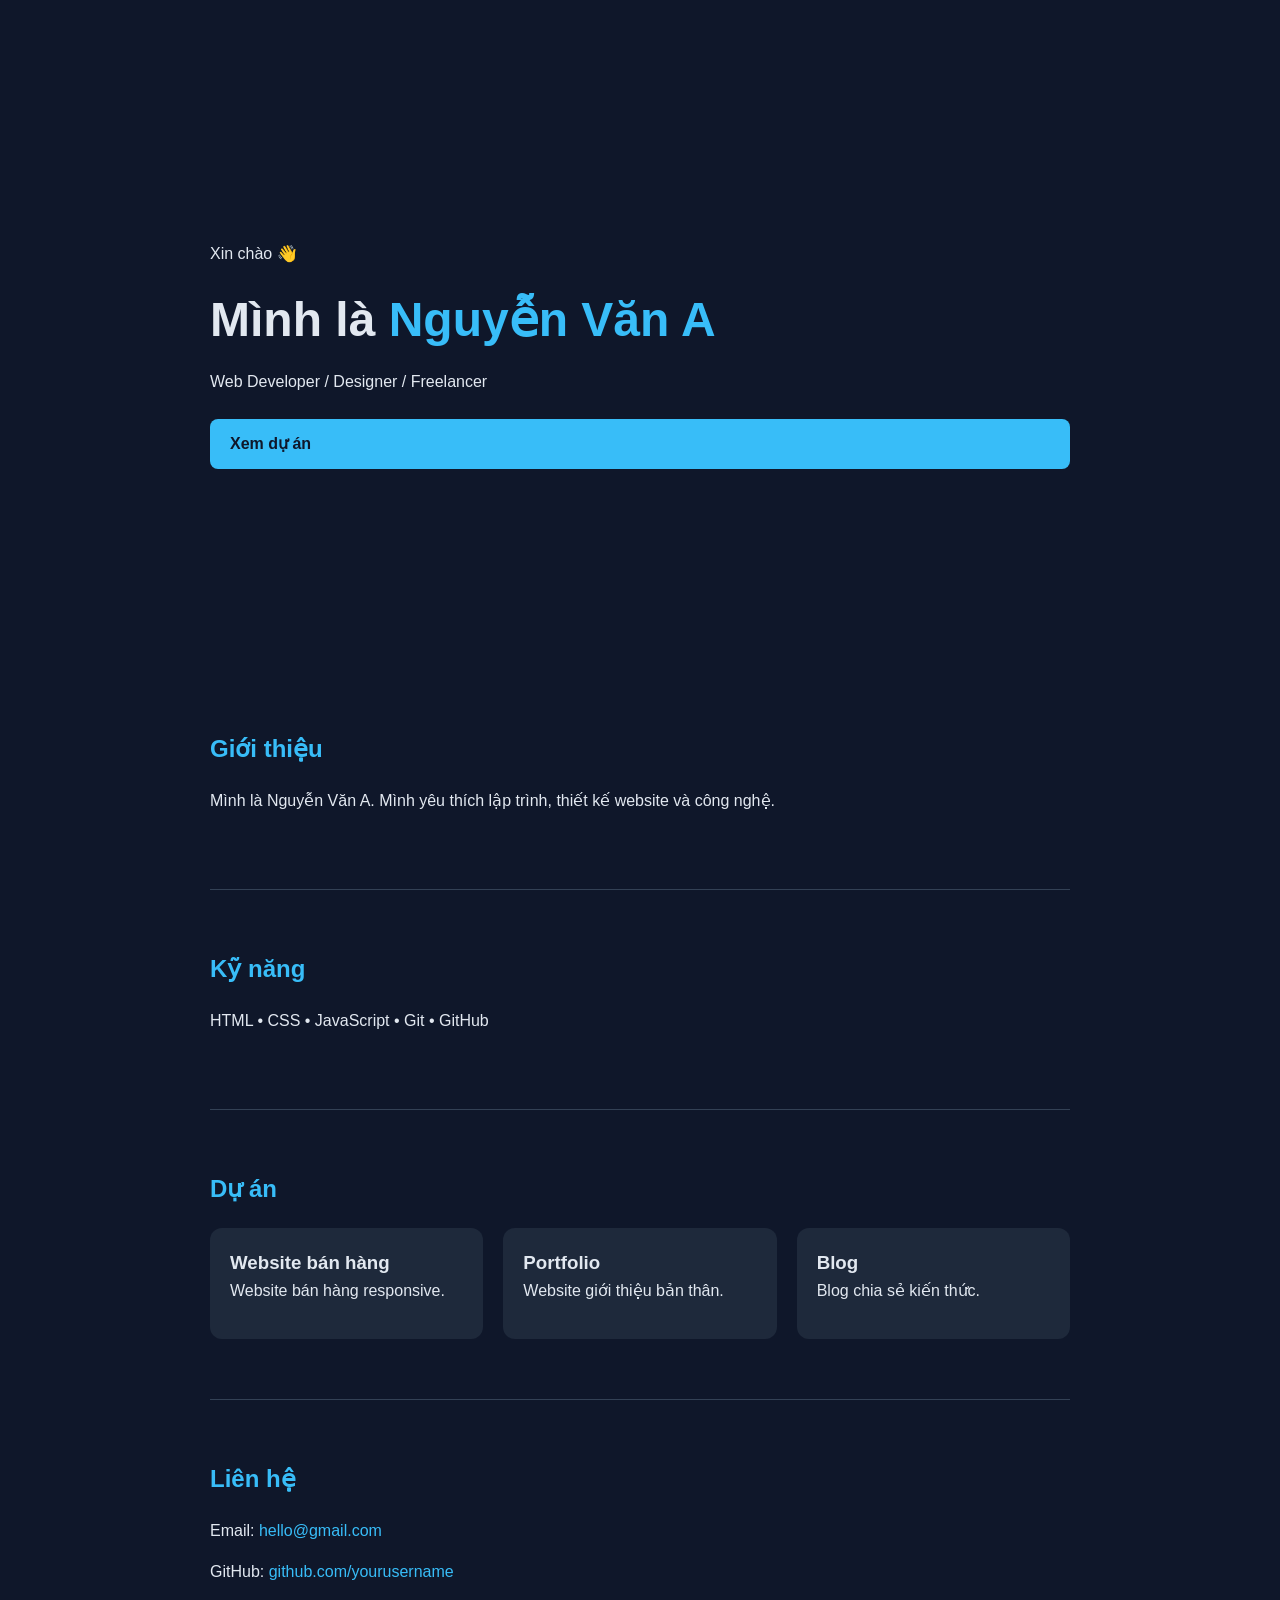
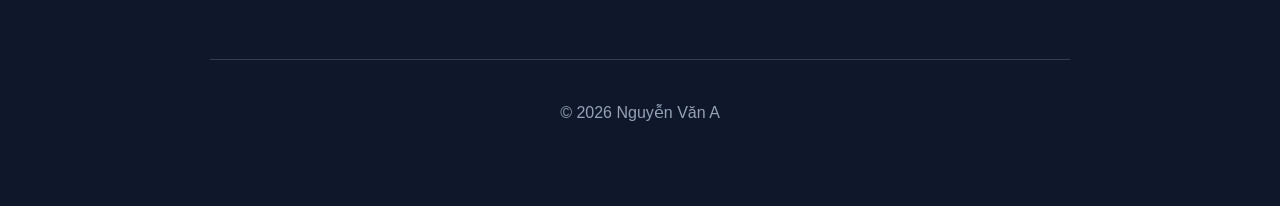
==== index.html @ f4596d9f "Create index.html" ====
<!DOCTYPE html>
<html lang="vi">
<head>
  <meta charset="UTF-8">
  <meta name="viewport" content="width=device-width, initial-scale=1.0">

  <title>Nguyễn Văn A | Portfolio</title>

  <style>
    * {
      box-sizing: border-box;
      margin: 0;
      padding: 0;
    }

    body {
      font-family: Arial, sans-serif;
      background: #0f172a;
      color: #e2e8f0;
      line-height: 1.6;
    }

    .container {
      max-width: 900px;
      margin: auto;
      padding: 40px 20px;
    }

    header {
      min-height: 70vh;
      display: flex;
      flex-direction: column;
      justify-content: center;
    }

    h1 {
      font-size: 48px;
      margin-bottom: 10px;
    }

    h1 span {
      color: #38bdf8;
    }

    h2 {
      margin-bottom: 20px;
      color: #38bdf8;
    }

    p {
      margin-bottom: 15px;
    }

    section {
      padding: 60px 0;
      border-bottom: 1px solid #334155;
    }

    .projects {
      display: grid;
      grid-template-columns: repeat(auto-fit, minmax(220px, 1fr));
      gap: 20px;
    }

    .card {
      background: #1e293b;
      padding: 20px;
      border-radius: 12px;
    }

    a {
      color: #38bdf8;
      text-decoration: none;
    }

    .button {
      display: inline-block;
      background: #38bdf8;
      color: #0f172a;
      padding: 12px 20px;
      border-radius: 8px;
      margin-top: 10px;
      font-weight: bold;
    }

    footer {
      text-align: center;
      padding: 40px 0;
      color: #94a3b8;
    }
  </style>
</head>

<body>

<div class="container">

  <header>
    <p>Xin chào 👋</p>

    <h1>Mình là <span>Nguyễn Văn A</span></h1>

    <p>
      Web Developer / Designer / Freelancer
    </p>

    <a class="button" href="#projects">
      Xem dự án
    </a>
  </header>


  <section>
    <h2>Giới thiệu</h2>

    <p>
      Mình là Nguyễn Văn A. Mình yêu thích lập trình,
      thiết kế website và công nghệ.
    </p>
  </section>


  <section>
    <h2>Kỹ năng</h2>

    <p>
      HTML • CSS • JavaScript • Git • GitHub
    </p>
  </section>


  <section id="projects">
    <h2>Dự án</h2>

    <div class="projects">

      <div class="card">
        <h3>Website bán hàng</h3>
        <p>Website bán hàng responsive.</p>
      </div>

      <div class="card">
        <h3>Portfolio</h3>
        <p>Website giới thiệu bản thân.</p>
      </div>

      <div class="card">
        <h3>Blog</h3>
        <p>Blog chia sẻ kiến thức.</p>
      </div>

    </div>
  </section>


  <section>
    <h2>Liên hệ</h2>

    <p>
      Email:
      <a href="mailto:hello@gmail.com">
        hello@gmail.com
      </a>
    </p>

    <p>
      GitHub:
      <a href="https://github.com/yourusername">
        github.com/yourusername
      </a>
    </p>

  </section>


  <footer>
    © 2026 Nguyễn Văn A
  </footer>

</div>

</body>
</html>
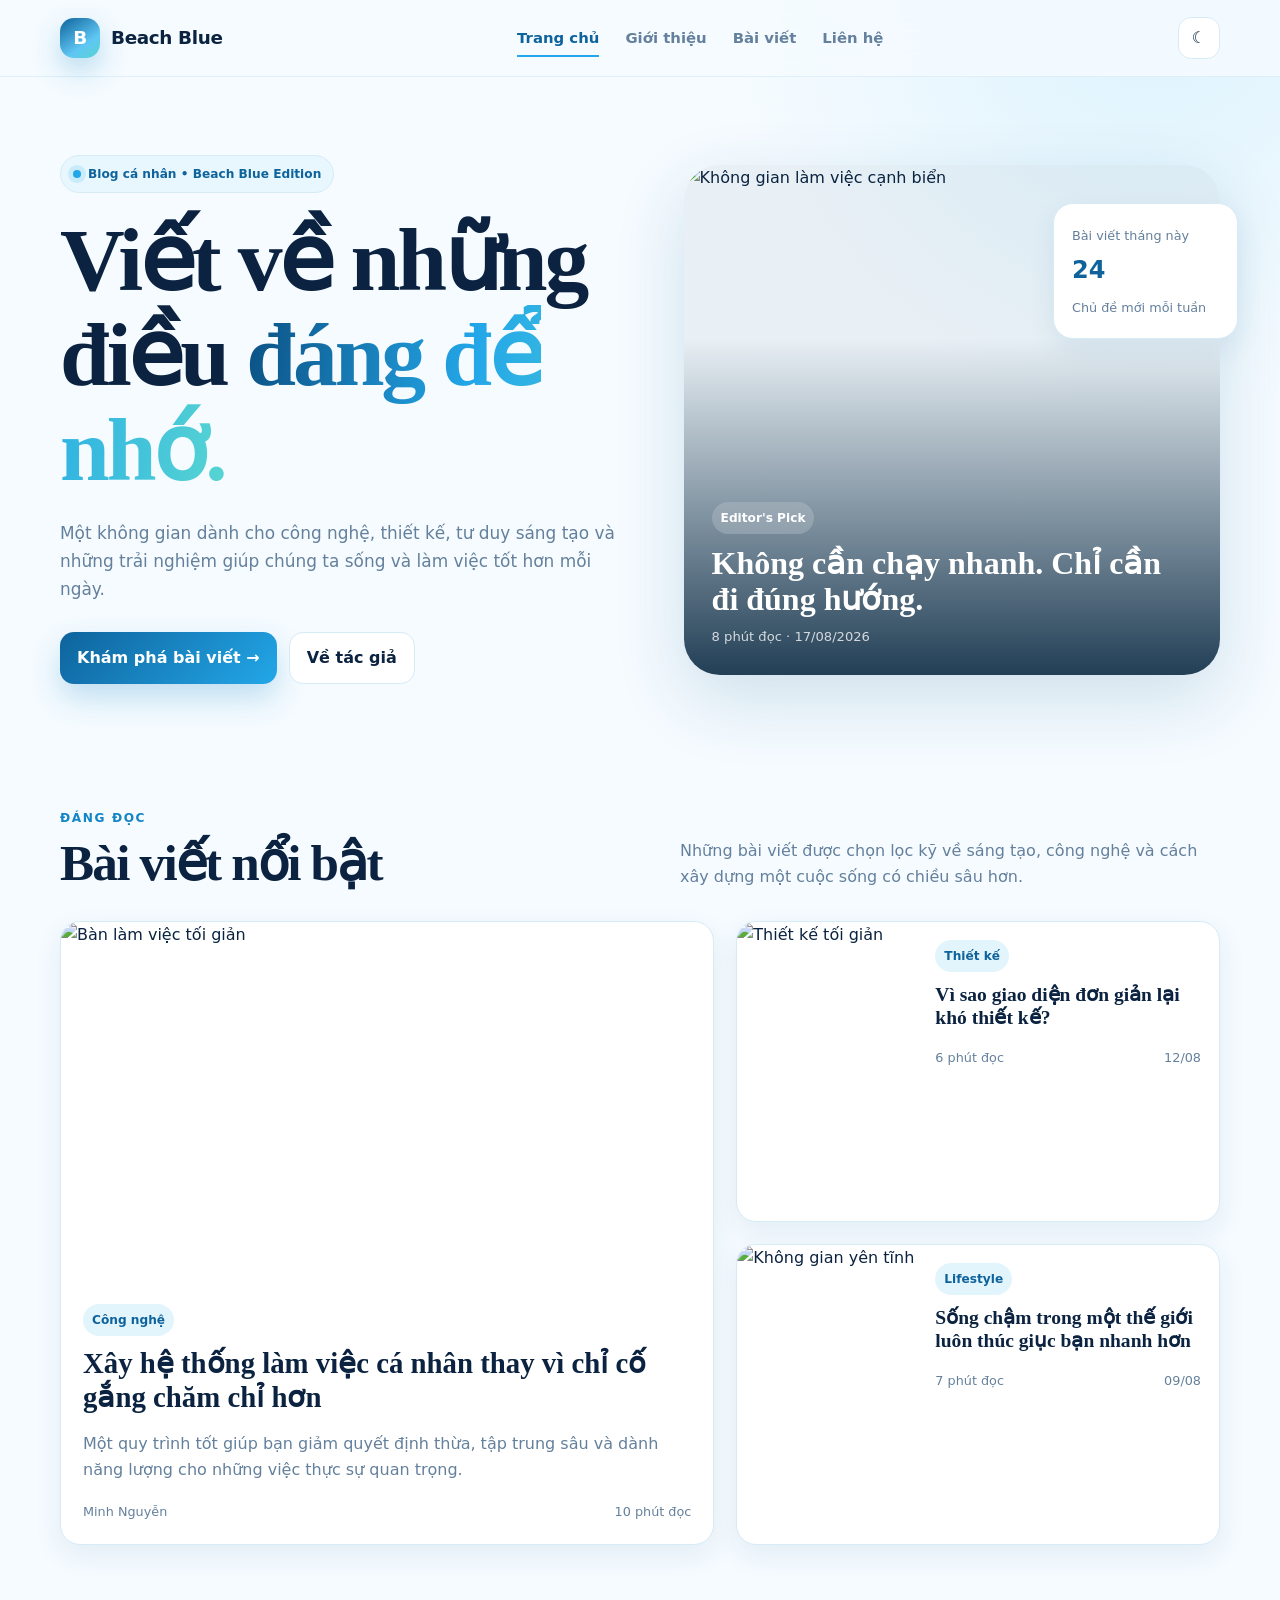
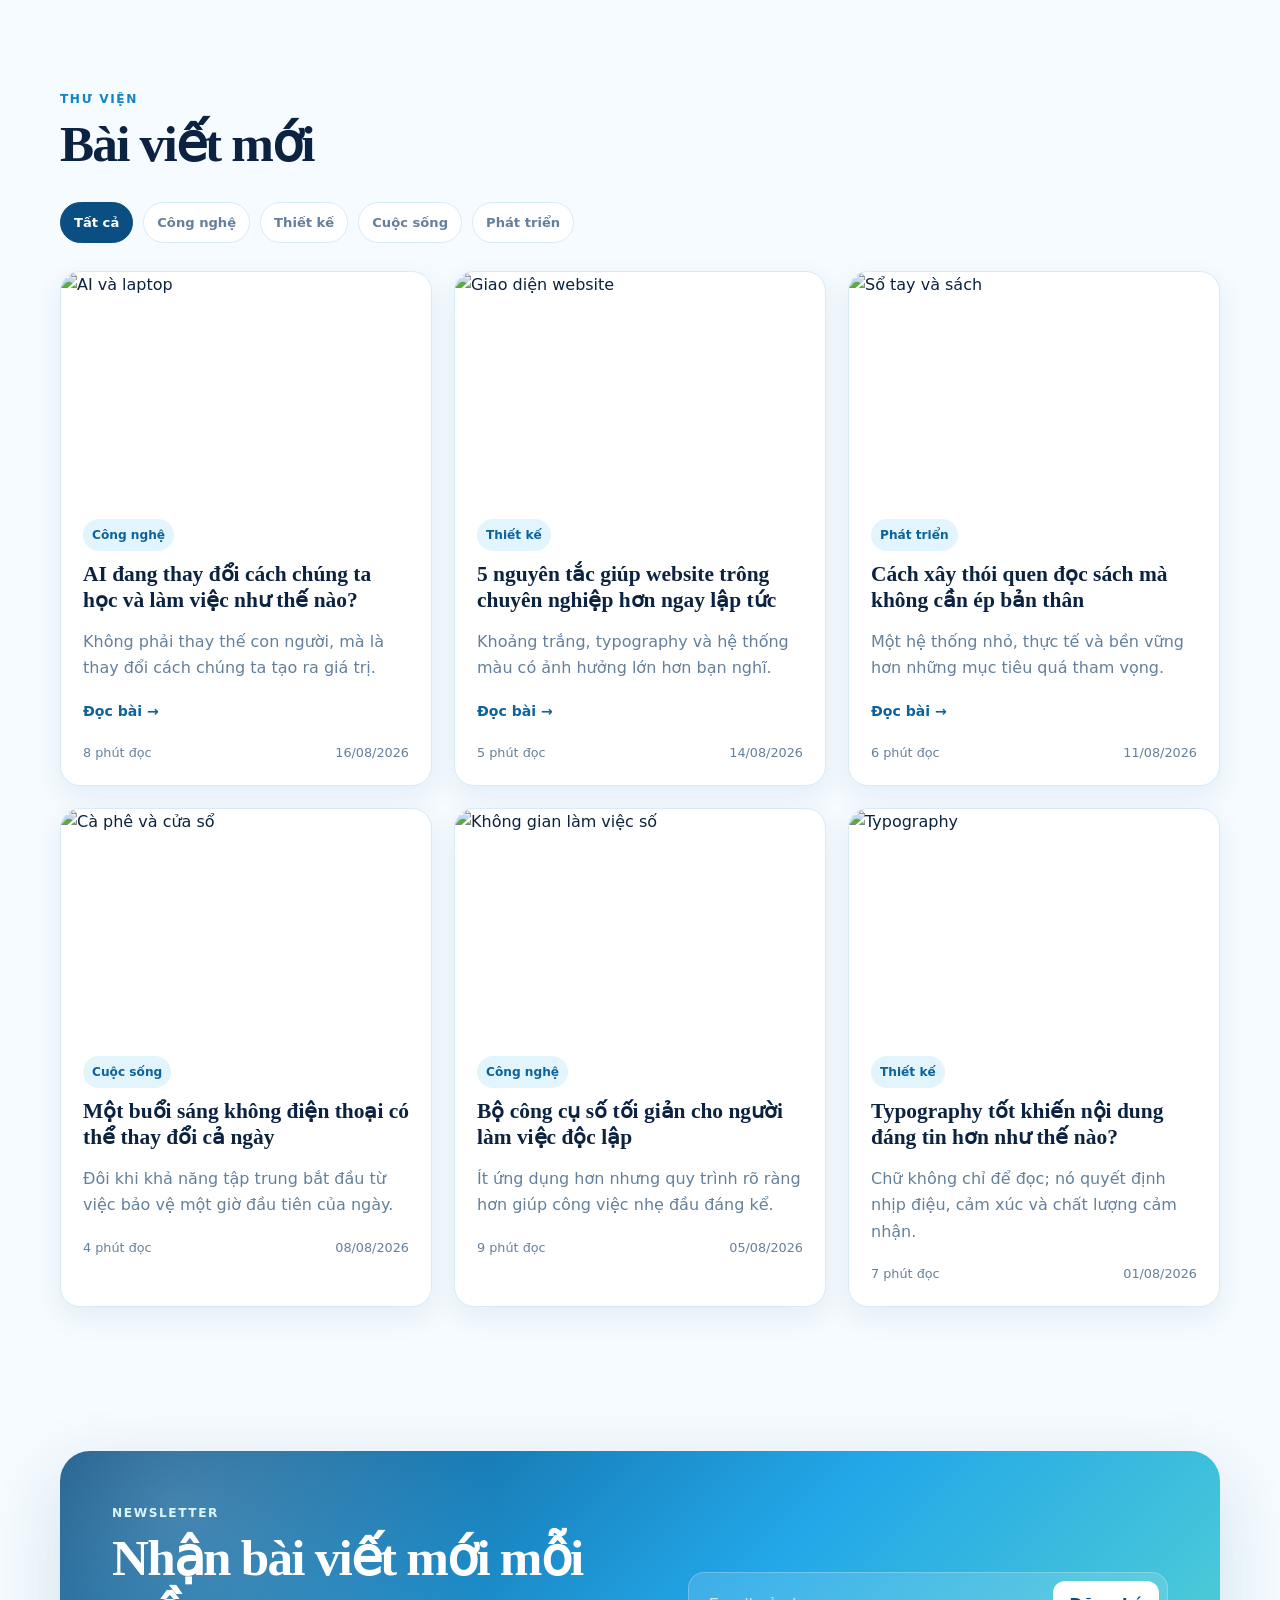
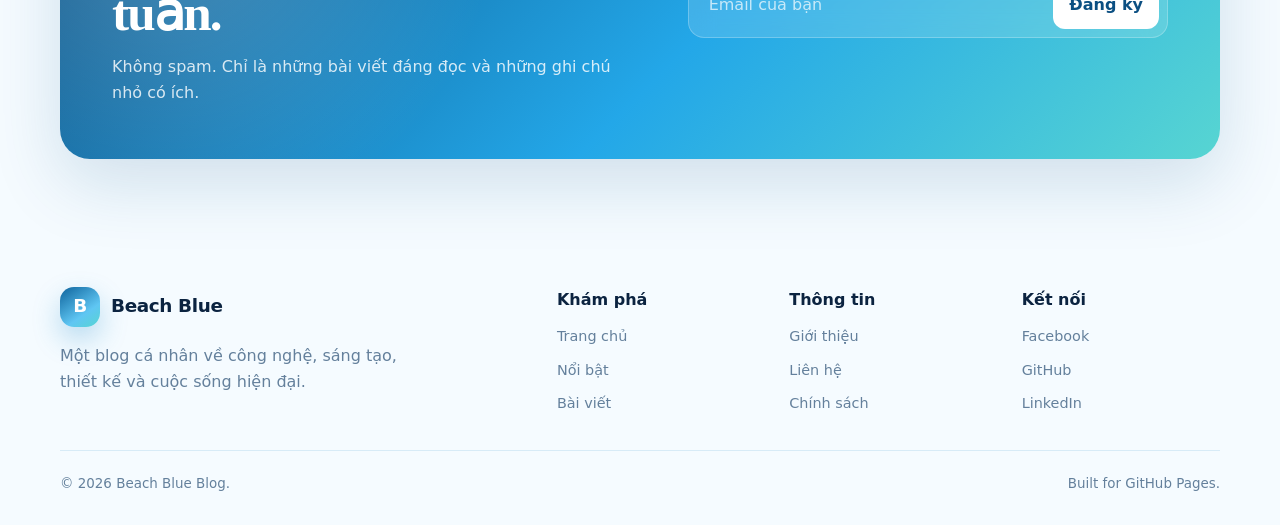
==== commit 47ff4ac6: "Add files via upload" ====
--- a/index.html
+++ b/index.html
@@ -1,183 +1,260 @@
 <!DOCTYPE html>
-<html lang="vi">
+<html lang="vi" data-theme="light">
 <head>
   <meta charset="UTF-8">
   <meta name="viewport" content="width=device-width, initial-scale=1.0">
-
-  <title>Nguyễn Văn A | Portfolio</title>
-
-  <style>
-    * {
-      box-sizing: border-box;
-      margin: 0;
-      padding: 0;
-    }
-
-    body {
-      font-family: Arial, sans-serif;
-      background: #0f172a;
-      color: #e2e8f0;
-      line-height: 1.6;
-    }
-
-    .container {
-      max-width: 900px;
-      margin: auto;
-      padding: 40px 20px;
-    }
-
-    header {
-      min-height: 70vh;
-      display: flex;
-      flex-direction: column;
-      justify-content: center;
-    }
-
-    h1 {
-      font-size: 48px;
-      margin-bottom: 10px;
-    }
-
-    h1 span {
-      color: #38bdf8;
-    }
-
-    h2 {
-      margin-bottom: 20px;
-      color: #38bdf8;
-    }
-
-    p {
-      margin-bottom: 15px;
-    }
-
-    section {
-      padding: 60px 0;
-      border-bottom: 1px solid #334155;
-    }
-
-    .projects {
-      display: grid;
-      grid-template-columns: repeat(auto-fit, minmax(220px, 1fr));
-      gap: 20px;
-    }
-
-    .card {
-      background: #1e293b;
-      padding: 20px;
-      border-radius: 12px;
-    }
-
-    a {
-      color: #38bdf8;
-      text-decoration: none;
-    }
-
-    .button {
-      display: inline-block;
-      background: #38bdf8;
-      color: #0f172a;
-      padding: 12px 20px;
-      border-radius: 8px;
-      margin-top: 10px;
-      font-weight: bold;
-    }
-
-    footer {
-      text-align: center;
-      padding: 40px 0;
-      color: #94a3b8;
-    }
-  </style>
+  <meta name="description" content="Beach Blue Blog - blog cá nhân hiện đại về công nghệ, thiết kế và cuộc sống.">
+  <title>Beach Blue Blog — Góc nhìn & cảm hứng</title>
+  <link rel="stylesheet" href="assets/css/style.css">
 </head>
-
 <body>
 
-<div class="container">
-
-  <header>
-    <p>Xin chào 👋</p>
-
-    <h1>Mình là <span>Nguyễn Văn A</span></h1>
-
-    <p>
-      Web Developer / Designer / Freelancer
-    </p>
-
-    <a class="button" href="#projects">
-      Xem dự án
-    </a>
-  </header>
-
-
-  <section>
-    <h2>Giới thiệu</h2>
-
-    <p>
-      Mình là Nguyễn Văn A. Mình yêu thích lập trình,
-      thiết kế website và công nghệ.
-    </p>
-  </section>
-
-
-  <section>
-    <h2>Kỹ năng</h2>
-
-    <p>
-      HTML • CSS • JavaScript • Git • GitHub
-    </p>
-  </section>
-
-
-  <section id="projects">
-    <h2>Dự án</h2>
-
-    <div class="projects">
-
-      <div class="card">
-        <h3>Website bán hàng</h3>
-        <p>Website bán hàng responsive.</p>
-      </div>
-
-      <div class="card">
-        <h3>Portfolio</h3>
-        <p>Website giới thiệu bản thân.</p>
-      </div>
-
-      <div class="card">
-        <h3>Blog</h3>
-        <p>Blog chia sẻ kiến thức.</p>
-      </div>
-
-    </div>
-  </section>
-
-
-  <section>
-    <h2>Liên hệ</h2>
-
-    <p>
-      Email:
-      <a href="mailto:hello@gmail.com">
-        hello@gmail.com
-      </a>
-    </p>
-
-    <p>
-      GitHub:
-      <a href="https://github.com/yourusername">
-        github.com/yourusername
-      </a>
-    </p>
-
-  </section>
-
-
-  <footer>
-    © 2026 Nguyễn Văn A
-  </footer>
-
-</div>
-
+<header class="site-header">
+  <div class="container">
+    <nav class="navbar">
+      <a class="brand" href="index.html"><span class="brand-mark">B</span><span>Beach Blue</span></a>
+      <div class="nav-links">
+        <a class="active" href="index.html">Trang chủ</a>
+        <a href="about.html">Giới thiệu</a>
+        <a href="index.html#articles">Bài viết</a>
+        <a href="contact.html">Liên hệ</a>
+      </div>
+      <div class="nav-actions">
+        <button class="icon-btn" data-theme-toggle aria-label="Đổi giao diện">☾</button>
+        <button class="icon-btn menu-btn" data-menu-toggle aria-label="Mở menu">☰</button>
+      </div>
+    </nav>
+    <div class="mobile-menu" data-mobile-menu>
+      <a href="index.html">Trang chủ</a>
+      <a href="about.html">Giới thiệu</a>
+      <a href="index.html#articles">Bài viết</a>
+      <a href="contact.html">Liên hệ</a>
+    </div>
+  </div>
+</header>
+
+
+<main>
+  <section class="hero">
+    <div class="container hero-grid">
+      <div>
+        <div class="eyebrow"><span class="dot"></span>Blog cá nhân • Beach Blue Edition</div>
+        <h1 class="hero-title">Viết về những điều <span class="gradient-text">đáng để nhớ.</span></h1>
+        <p class="hero-copy">Một không gian dành cho công nghệ, thiết kế, tư duy sáng tạo và những trải nghiệm giúp chúng ta sống và làm việc tốt hơn mỗi ngày.</p>
+        <div class="hero-actions">
+          <a class="btn btn-primary" href="#articles">Khám phá bài viết →</a>
+          <a class="btn btn-secondary" href="about.html">Về tác giả</a>
+        </div>
+      </div>
+
+      <div class="hero-visual">
+        <article class="hero-card">
+          <img src="https://picsum.photos/seed/beachblue-hero/1000/1200" alt="Không gian làm việc cạnh biển">
+          <div class="hero-overlay"></div>
+          <div class="hero-card-content">
+            <span class="chip">Editor's Pick</span>
+            <h3>Không cần chạy nhanh. Chỉ cần đi đúng hướng.</h3>
+            <div class="meta">8 phút đọc · 17/08/2026</div>
+          </div>
+        </article>
+
+        <div class="float-card">
+          <span>Bài viết tháng này</span>
+          <strong>24</strong>
+          <span>Chủ đề mới mỗi tuần</span>
+        </div>
+      </div>
+    </div>
+  </section>
+
+  <section class="section" id="featured">
+    <div class="container">
+      <div class="section-head">
+        <div>
+          <div class="kicker">Đáng đọc</div>
+          <h2>Bài viết nổi bật</h2>
+        </div>
+        <p class="section-desc">Những bài viết được chọn lọc kỹ về sáng tạo, công nghệ và cách xây dựng một cuộc sống có chiều sâu hơn.</p>
+      </div>
+
+      <div class="feature-grid">
+        <article class="card feature-main">
+          <img src="https://picsum.photos/seed/beach-feature-main/1200/800" alt="Bàn làm việc tối giản">
+          <div class="card-body">
+            <span class="chip">Công nghệ</span>
+            <h3>Xây hệ thống làm việc cá nhân thay vì chỉ cố gắng chăm chỉ hơn</h3>
+            <p>Một quy trình tốt giúp bạn giảm quyết định thừa, tập trung sâu và dành năng lượng cho những việc thực sự quan trọng.</p>
+            <div class="card-meta"><span>Minh Nguyễn</span><span>10 phút đọc</span></div>
+          </div>
+        </article>
+
+        <div class="feature-stack">
+          <article class="card feature-small">
+            <img src="https://picsum.photos/seed/beach-feature-2/500/500" alt="Thiết kế tối giản">
+            <div class="card-body">
+              <span class="chip">Thiết kế</span>
+              <h3>Vì sao giao diện đơn giản lại khó thiết kế?</h3>
+              <div class="card-meta"><span>6 phút đọc</span><span>12/08</span></div>
+            </div>
+          </article>
+
+          <article class="card feature-small">
+            <img src="https://picsum.photos/seed/beach-feature-3/500/500" alt="Không gian yên tĩnh">
+            <div class="card-body">
+              <span class="chip">Lifestyle</span>
+              <h3>Sống chậm trong một thế giới luôn thúc giục bạn nhanh hơn</h3>
+              <div class="card-meta"><span>7 phút đọc</span><span>09/08</span></div>
+            </div>
+          </article>
+        </div>
+      </div>
+    </div>
+  </section>
+
+  <section class="section" id="articles">
+    <div class="container">
+      <div class="section-head">
+        <div>
+          <div class="kicker">Thư viện</div>
+          <h2>Bài viết mới</h2>
+        </div>
+      </div>
+
+      <div class="category-row">
+        <button class="category-btn active" data-filter="all">Tất cả</button>
+        <button class="category-btn" data-filter="tech">Công nghệ</button>
+        <button class="category-btn" data-filter="design">Thiết kế</button>
+        <button class="category-btn" data-filter="life">Cuộc sống</button>
+        <button class="category-btn" data-filter="growth">Phát triển</button>
+      </div>
+
+      <div class="posts-grid">
+        <article class="card post-card" data-category="tech">
+          <img src="https://picsum.photos/seed/beach-post-1/700/500" alt="AI và laptop">
+          <div class="card-body">
+            <span class="chip">Công nghệ</span>
+            <h3>AI đang thay đổi cách chúng ta học và làm việc như thế nào?</h3>
+            <p>Không phải thay thế con người, mà là thay đổi cách chúng ta tạo ra giá trị.</p>
+            <a class="read-more" href="posts/ai-thay-doi-cong-viec.html">Đọc bài →</a>
+            <div class="card-meta"><span>8 phút đọc</span><span>16/08/2026</span></div>
+          </div>
+        </article>
+
+        <article class="card post-card" data-category="design">
+          <img src="https://picsum.photos/seed/beach-post-2/700/500" alt="Giao diện website">
+          <div class="card-body">
+            <span class="chip">Thiết kế</span>
+            <h3>5 nguyên tắc giúp website trông chuyên nghiệp hơn ngay lập tức</h3>
+            <p>Khoảng trắng, typography và hệ thống màu có ảnh hưởng lớn hơn bạn nghĩ.</p>
+            <a class="read-more" href="posts/nguyen-tac-thiet-ke-web.html">Đọc bài →</a>
+            <div class="card-meta"><span>5 phút đọc</span><span>14/08/2026</span></div>
+          </div>
+        </article>
+
+        <article class="card post-card" data-category="growth">
+          <img src="https://picsum.photos/seed/beach-post-3/700/500" alt="Sổ tay và sách">
+          <div class="card-body">
+            <span class="chip">Phát triển</span>
+            <h3>Cách xây thói quen đọc sách mà không cần ép bản thân</h3>
+            <p>Một hệ thống nhỏ, thực tế và bền vững hơn những mục tiêu quá tham vọng.</p>
+            <a class="read-more" href="posts/thoi-quen-doc-sach.html">Đọc bài →</a>
+            <div class="card-meta"><span>6 phút đọc</span><span>11/08/2026</span></div>
+          </div>
+        </article>
+
+        <article class="card post-card" data-category="life">
+          <img src="https://picsum.photos/seed/beach-post-4/700/500" alt="Cà phê và cửa sổ">
+          <div class="card-body">
+            <span class="chip">Cuộc sống</span>
+            <h3>Một buổi sáng không điện thoại có thể thay đổi cả ngày</h3>
+            <p>Đôi khi khả năng tập trung bắt đầu từ việc bảo vệ một giờ đầu tiên của ngày.</p>
+            <div class="card-meta"><span>4 phút đọc</span><span>08/08/2026</span></div>
+          </div>
+        </article>
+
+        <article class="card post-card" data-category="tech">
+          <img src="https://picsum.photos/seed/beach-post-5/700/500" alt="Không gian làm việc số">
+          <div class="card-body">
+            <span class="chip">Công nghệ</span>
+            <h3>Bộ công cụ số tối giản cho người làm việc độc lập</h3>
+            <p>Ít ứng dụng hơn nhưng quy trình rõ ràng hơn giúp công việc nhẹ đầu đáng kể.</p>
+            <div class="card-meta"><span>9 phút đọc</span><span>05/08/2026</span></div>
+          </div>
+        </article>
+
+        <article class="card post-card" data-category="design">
+          <img src="https://picsum.photos/seed/beach-post-6/700/500" alt="Typography">
+          <div class="card-body">
+            <span class="chip">Thiết kế</span>
+            <h3>Typography tốt khiến nội dung đáng tin hơn như thế nào?</h3>
+            <p>Chữ không chỉ để đọc; nó quyết định nhịp điệu, cảm xúc và chất lượng cảm nhận.</p>
+            <div class="card-meta"><span>7 phút đọc</span><span>01/08/2026</span></div>
+          </div>
+        </article>
+      </div>
+    </div>
+  </section>
+
+  <section class="section">
+    <div class="container">
+      <div class="cta-panel">
+        <div class="cta-grid">
+          <div>
+            <div class="kicker" style="color:#d9f6ff;">Newsletter</div>
+            <h2>Nhận bài viết mới mỗi tuần.</h2>
+            <p>Không spam. Chỉ là những bài viết đáng đọc và những ghi chú nhỏ có ích.</p>
+          </div>
+          <form class="subscribe-form" data-demo-form>
+            <input type="email" placeholder="Email của bạn" required>
+            <button type="submit">Đăng ký</button>
+            <span data-form-message style="display:none"></span>
+          </form>
+        </div>
+      </div>
+    </div>
+  </section>
+</main>
+
+
+<footer class="site-footer">
+  <div class="container">
+    <div class="footer-grid">
+      <div>
+        <a class="brand" href="index.html"><span class="brand-mark">B</span><span>Beach Blue</span></a>
+        <p class="footer-copy">Một blog cá nhân về công nghệ, sáng tạo, thiết kế và cuộc sống hiện đại.</p>
+      </div>
+      <div>
+        <div class="footer-title">Khám phá</div>
+        <div class="footer-links">
+          <a href="index.html">Trang chủ</a>
+          <a href="index.html#featured">Nổi bật</a>
+          <a href="index.html#articles">Bài viết</a>
+        </div>
+      </div>
+      <div>
+        <div class="footer-title">Thông tin</div>
+        <div class="footer-links">
+          <a href="about.html">Giới thiệu</a>
+          <a href="contact.html">Liên hệ</a>
+          <a href="#">Chính sách</a>
+        </div>
+      </div>
+      <div>
+        <div class="footer-title">Kết nối</div>
+        <div class="footer-links">
+          <a href="#">Facebook</a>
+          <a href="#">GitHub</a>
+          <a href="#">LinkedIn</a>
+        </div>
+      </div>
+    </div>
+    <div class="footer-bottom">
+      <span>© 2026 Beach Blue Blog.</span>
+      <span>Built for GitHub Pages.</span>
+    </div>
+  </div>
+</footer>
+
+<script src="assets/js/main.js"></script>
 </body>
 </html>
--- a/assets/css/style.css
+++ b/assets/css/style.css
@@ -0,0 +1,895 @@
+
+:root {
+  --bg: #f5fbff;
+  --surface: #ffffff;
+  --surface-2: #eaf7ff;
+  --text: #0b2340;
+  --muted: #64809c;
+  --line: #d7ebf7;
+
+  --ocean-900: #083b66;
+  --ocean-800: #0b4f82;
+  --ocean-700: #0e639c;
+  --ocean-600: #1384c5;
+  --ocean-500: #23a7e8;
+  --ocean-400: #5fc6f3;
+  --ocean-300: #9fdef8;
+  --aqua: #57d5d2;
+  --sand: #fff6df;
+
+  --primary: var(--ocean-700);
+  --primary-2: var(--ocean-500);
+  --accent: var(--aqua);
+
+  --radius-sm: 14px;
+  --radius-md: 20px;
+  --radius-lg: 30px;
+  --shadow-sm: 0 10px 28px rgba(11, 79, 130, 0.08);
+  --shadow-lg: 0 24px 70px rgba(11, 79, 130, 0.16);
+}
+
+html[data-theme="dark"] {
+  --bg: #061a2b;
+  --surface: #0b263c;
+  --surface-2: #10344f;
+  --text: #eef9ff;
+  --muted: #a4bfd1;
+  --line: #1b4563;
+  --sand: #183144;
+  --shadow-sm: 0 10px 28px rgba(0, 0, 0, .18);
+  --shadow-lg: 0 24px 70px rgba(0, 0, 0, .28);
+}
+
+* { box-sizing: border-box; }
+
+html {
+  scroll-behavior: smooth;
+}
+
+body {
+  margin: 0;
+  font-family: Inter, ui-sans-serif, system-ui, -apple-system, BlinkMacSystemFont, "Segoe UI", sans-serif;
+  color: var(--text);
+  background:
+    radial-gradient(circle at 90% 0%, color-mix(in srgb, var(--ocean-300) 28%, transparent), transparent 26rem),
+    var(--bg);
+  line-height: 1.65;
+  transition: background .25s ease, color .25s ease;
+}
+
+img {
+  display: block;
+  width: 100%;
+  object-fit: cover;
+}
+
+a {
+  color: inherit;
+  text-decoration: none;
+}
+
+button, input, textarea {
+  font: inherit;
+}
+
+button {
+  cursor: pointer;
+}
+
+.container {
+  width: min(1160px, calc(100% - 36px));
+  margin-inline: auto;
+}
+
+/* Header */
+.site-header {
+  position: sticky;
+  top: 0;
+  z-index: 50;
+  backdrop-filter: blur(18px);
+  background: color-mix(in srgb, var(--bg) 86%, transparent);
+  border-bottom: 1px solid color-mix(in srgb, var(--line) 76%, transparent);
+}
+
+.navbar {
+  min-height: 76px;
+  display: flex;
+  align-items: center;
+  justify-content: space-between;
+  gap: 22px;
+}
+
+.brand {
+  display: inline-flex;
+  align-items: center;
+  gap: 11px;
+  font-size: 1.15rem;
+  font-weight: 800;
+  letter-spacing: -.02em;
+}
+
+.brand-mark {
+  width: 40px;
+  height: 40px;
+  border-radius: 14px;
+  display: grid;
+  place-items: center;
+  color: white;
+  background: linear-gradient(145deg, var(--ocean-700), var(--ocean-400) 65%, var(--aqua));
+  box-shadow: 0 12px 28px rgba(19, 132, 197, .28);
+}
+
+.nav-links {
+  display: flex;
+  align-items: center;
+  gap: 26px;
+  color: var(--muted);
+  font-weight: 700;
+  font-size: .93rem;
+}
+
+.nav-links a {
+  position: relative;
+}
+
+.nav-links a::after {
+  content: "";
+  position: absolute;
+  left: 0;
+  right: 100%;
+  bottom: -7px;
+  height: 2px;
+  background: var(--primary-2);
+  transition: right .2s ease;
+}
+
+.nav-links a:hover,
+.nav-links a.active {
+  color: var(--primary);
+}
+
+.nav-links a:hover::after,
+.nav-links a.active::after {
+  right: 0;
+}
+
+.nav-actions {
+  display: flex;
+  align-items: center;
+  gap: 10px;
+}
+
+.icon-btn {
+  width: 42px;
+  height: 42px;
+  border-radius: 13px;
+  border: 1px solid var(--line);
+  background: var(--surface);
+  color: var(--text);
+  display: grid;
+  place-items: center;
+}
+
+.menu-btn {
+  display: none;
+}
+
+.mobile-menu {
+  display: none;
+  padding-bottom: 16px;
+}
+
+.mobile-menu.open {
+  display: grid;
+  gap: 8px;
+}
+
+.mobile-menu a {
+  padding: 11px 0;
+  border-bottom: 1px solid var(--line);
+  color: var(--muted);
+  font-weight: 700;
+}
+
+/* Shared */
+.eyebrow,
+.chip {
+  display: inline-flex;
+  align-items: center;
+  gap: 7px;
+  width: fit-content;
+  border-radius: 999px;
+  font-size: .76rem;
+  font-weight: 800;
+}
+
+.eyebrow {
+  padding: 8px 12px;
+  color: var(--primary);
+  background: color-mix(in srgb, var(--ocean-300) 25%, var(--surface));
+  border: 1px solid var(--line);
+}
+
+.chip {
+  padding: 6px 9px;
+  color: var(--ocean-700);
+  background: color-mix(in srgb, var(--ocean-300) 30%, var(--surface));
+}
+
+html[data-theme="dark"] .chip {
+  color: #a9e8ff;
+}
+
+.dot {
+  width: 8px;
+  height: 8px;
+  border-radius: 50%;
+  background: var(--primary-2);
+  box-shadow: 0 0 0 5px color-mix(in srgb, var(--primary-2) 15%, transparent);
+}
+
+.btn {
+  border: 0;
+  padding: 12px 17px;
+  border-radius: 14px;
+  display: inline-flex;
+  align-items: center;
+  justify-content: center;
+  gap: 8px;
+  font-weight: 800;
+  transition: transform .2s ease, box-shadow .2s ease;
+}
+
+.btn:hover {
+  transform: translateY(-2px);
+}
+
+.btn-primary {
+  color: white;
+  background: linear-gradient(135deg, var(--ocean-700), var(--ocean-500));
+  box-shadow: 0 14px 30px rgba(19,132,197,.24);
+}
+
+.btn-secondary {
+  color: var(--text);
+  background: var(--surface);
+  border: 1px solid var(--line);
+}
+
+.section {
+  padding: 72px 0;
+}
+
+.section-head {
+  display: flex;
+  align-items: end;
+  justify-content: space-between;
+  gap: 28px;
+  margin-bottom: 30px;
+}
+
+.kicker {
+  margin-bottom: 8px;
+  color: var(--ocean-600);
+  font-size: .76rem;
+  font-weight: 900;
+  letter-spacing: .13em;
+  text-transform: uppercase;
+}
+
+.section h2,
+.page-title,
+.hero-title,
+.article-title {
+  font-family: Georgia, "Times New Roman", serif;
+  letter-spacing: -.035em;
+  line-height: 1.06;
+}
+
+.section h2 {
+  margin: 0;
+  font-size: clamp(2rem, 4vw, 3.25rem);
+}
+
+.section-desc {
+  max-width: 540px;
+  margin: 0;
+  color: var(--muted);
+}
+
+/* Hero */
+.hero {
+  padding: 78px 0 52px;
+}
+
+.hero-grid {
+  display: grid;
+  grid-template-columns: 1.03fr .97fr;
+  align-items: center;
+  gap: 54px;
+}
+
+.hero-title {
+  margin: 20px 0 22px;
+  font-size: clamp(3.2rem, 7vw, 6.3rem);
+}
+
+.gradient-text {
+  background: linear-gradient(100deg, var(--ocean-800), var(--ocean-500), var(--aqua));
+  -webkit-background-clip: text;
+  color: transparent;
+}
+
+.hero-copy {
+  max-width: 650px;
+  margin-bottom: 28px;
+  color: var(--muted);
+  font-size: 1.06rem;
+}
+
+.hero-actions {
+  display: flex;
+  flex-wrap: wrap;
+  gap: 12px;
+}
+
+.hero-visual {
+  position: relative;
+}
+
+.hero-card {
+  position: relative;
+  min-height: 510px;
+  overflow: hidden;
+  border-radius: 36px;
+  box-shadow: var(--shadow-lg);
+}
+
+.hero-card img {
+  height: 510px;
+}
+
+.hero-overlay {
+  position: absolute;
+  inset: 0;
+  background: linear-gradient(to top, rgba(5, 37, 62, .88), rgba(5, 37, 62, .05) 66%);
+}
+
+.hero-card-content {
+  position: absolute;
+  inset-inline: 28px;
+  bottom: 27px;
+  color: white;
+}
+
+.hero-card-content h3 {
+  margin: 12px 0 8px;
+  font-family: Georgia, "Times New Roman", serif;
+  font-size: 2rem;
+  line-height: 1.12;
+}
+
+.hero-card .chip {
+  background: rgba(255,255,255,.18);
+  color: white;
+  backdrop-filter: blur(10px);
+}
+
+.meta {
+  color: var(--muted);
+  font-size: .82rem;
+}
+
+.hero-card .meta {
+  color: rgba(255,255,255,.78);
+}
+
+.float-card {
+  position: absolute;
+  top: 38px;
+  right: -18px;
+  width: 185px;
+  padding: 18px;
+  border-radius: 20px;
+  border: 1px solid var(--line);
+  background: var(--surface);
+  box-shadow: var(--shadow-sm);
+}
+
+.float-card strong {
+  display: block;
+  margin: 3px 0;
+  font-size: 1.5rem;
+  color: var(--primary);
+}
+
+.float-card span {
+  color: var(--muted);
+  font-size: .8rem;
+}
+
+/* Cards */
+.feature-grid {
+  display: grid;
+  grid-template-columns: 1.15fr .85fr;
+  gap: 22px;
+}
+
+.card {
+  overflow: hidden;
+  border: 1px solid var(--line);
+  border-radius: var(--radius-md);
+  background: var(--surface);
+  box-shadow: var(--shadow-sm);
+}
+
+.card-body {
+  padding: 22px;
+}
+
+.feature-main img {
+  height: 360px;
+}
+
+.card h3 {
+  margin: 11px 0 10px;
+  font-family: Georgia, "Times New Roman", serif;
+  line-height: 1.18;
+}
+
+.feature-main h3 {
+  font-size: 1.8rem;
+}
+
+.card p {
+  color: var(--muted);
+}
+
+.card-meta {
+  display: flex;
+  justify-content: space-between;
+  gap: 16px;
+  margin-top: 18px;
+  color: var(--muted);
+  font-size: .8rem;
+}
+
+.feature-stack {
+  display: grid;
+  gap: 22px;
+}
+
+.feature-small {
+  display: grid;
+  grid-template-columns: 180px 1fr;
+  min-height: 180px;
+}
+
+.feature-small img {
+  height: 100%;
+}
+
+.feature-small .card-body {
+  padding: 18px;
+}
+
+.feature-small h3 {
+  font-size: 1.22rem;
+}
+
+.category-row {
+  display: flex;
+  flex-wrap: wrap;
+  gap: 10px;
+  margin-bottom: 28px;
+}
+
+.category-btn {
+  border: 1px solid var(--line);
+  background: var(--surface);
+  color: var(--muted);
+  padding: 9px 13px;
+  border-radius: 999px;
+  font-weight: 800;
+  font-size: .82rem;
+}
+
+.category-btn:hover,
+.category-btn.active {
+  background: var(--ocean-800);
+  color: white;
+  border-color: var(--ocean-800);
+}
+
+.posts-grid {
+  display: grid;
+  grid-template-columns: repeat(3, 1fr);
+  gap: 22px;
+}
+
+.post-card {
+  transition: transform .2s ease, box-shadow .2s ease;
+}
+
+.post-card:hover {
+  transform: translateY(-5px);
+  box-shadow: var(--shadow-lg);
+}
+
+.post-card img {
+  height: 225px;
+}
+
+.post-card h3 {
+  font-size: 1.34rem;
+}
+
+.read-more {
+  display: inline-flex;
+  margin-top: 2px;
+  color: var(--primary);
+  font-size: .88rem;
+  font-weight: 800;
+}
+
+/* CTA */
+.cta-panel {
+  position: relative;
+  overflow: hidden;
+  border-radius: var(--radius-lg);
+  padding: 52px;
+  color: white;
+  background:
+    radial-gradient(circle at 10% 20%, rgba(255,255,255,.22), transparent 30%),
+    linear-gradient(135deg, var(--ocean-800), var(--ocean-500) 56%, var(--aqua));
+  box-shadow: var(--shadow-lg);
+}
+
+.cta-grid {
+  display: grid;
+  grid-template-columns: 1fr .9fr;
+  align-items: center;
+  gap: 42px;
+}
+
+.cta-panel h2 {
+  color: white;
+  margin-bottom: 14px;
+}
+
+.cta-panel p {
+  color: rgba(255,255,255,.82);
+  margin: 0;
+}
+
+.subscribe-form {
+  display: flex;
+  gap: 8px;
+  padding: 8px;
+  background: rgba(255,255,255,.14);
+  border: 1px solid rgba(255,255,255,.24);
+  border-radius: 16px;
+  backdrop-filter: blur(12px);
+}
+
+.subscribe-form input {
+  flex: 1;
+  min-width: 0;
+  border: 0;
+  outline: 0;
+  background: transparent;
+  color: white;
+  padding: 11px 12px;
+}
+
+.subscribe-form input::placeholder {
+  color: rgba(255,255,255,.7);
+}
+
+.subscribe-form button {
+  border: 0;
+  border-radius: 12px;
+  background: white;
+  color: var(--ocean-800);
+  padding: 11px 16px;
+  font-weight: 900;
+}
+
+/* Inner pages */
+.page-hero {
+  padding: 74px 0 38px;
+}
+
+.page-title {
+  max-width: 800px;
+  margin: 18px 0 16px;
+  font-size: clamp(3rem, 6vw, 5.4rem);
+}
+
+.page-lead {
+  max-width: 720px;
+  color: var(--muted);
+  font-size: 1.05rem;
+}
+
+.split {
+  display: grid;
+  grid-template-columns: .9fr 1.1fr;
+  gap: 42px;
+  align-items: center;
+}
+
+.portrait {
+  overflow: hidden;
+  border-radius: 30px;
+  box-shadow: var(--shadow-lg);
+}
+
+.portrait img {
+  min-height: 520px;
+}
+
+.info-panel {
+  padding: 30px;
+  border: 1px solid var(--line);
+  border-radius: 24px;
+  background: var(--surface);
+  box-shadow: var(--shadow-sm);
+}
+
+.info-panel h3 {
+  margin-top: 0;
+}
+
+.info-panel p,
+.info-panel li {
+  color: var(--muted);
+}
+
+.contact-grid {
+  display: grid;
+  grid-template-columns: .8fr 1.2fr;
+  gap: 26px;
+}
+
+.contact-card,
+.contact-form {
+  border: 1px solid var(--line);
+  border-radius: 24px;
+  background: var(--surface);
+  padding: 26px;
+  box-shadow: var(--shadow-sm);
+}
+
+.contact-list {
+  display: grid;
+  gap: 16px;
+  color: var(--muted);
+}
+
+.form-row {
+  display: grid;
+  gap: 8px;
+  margin-bottom: 15px;
+}
+
+.form-row label {
+  font-size: .86rem;
+  font-weight: 800;
+}
+
+.form-row input,
+.form-row textarea {
+  width: 100%;
+  border: 1px solid var(--line);
+  border-radius: 13px;
+  background: var(--bg);
+  color: var(--text);
+  padding: 12px 13px;
+  outline: none;
+}
+
+.form-row input:focus,
+.form-row textarea:focus {
+  border-color: var(--ocean-400);
+  box-shadow: 0 0 0 4px color-mix(in srgb, var(--ocean-300) 28%, transparent);
+}
+
+.form-row textarea {
+  min-height: 150px;
+  resize: vertical;
+}
+
+/* Article */
+.article-wrap {
+  width: min(820px, calc(100% - 36px));
+  margin-inline: auto;
+  padding: 72px 0;
+}
+
+.article-header {
+  text-align: center;
+}
+
+.article-header .eyebrow {
+  margin-inline: auto;
+}
+
+.article-title {
+  margin: 18px auto 16px;
+  font-size: clamp(2.7rem, 6vw, 5rem);
+}
+
+.article-subtitle {
+  color: var(--muted);
+  font-size: 1.05rem;
+}
+
+.article-cover {
+  margin: 34px 0;
+  overflow: hidden;
+  border-radius: 28px;
+  box-shadow: var(--shadow-lg);
+}
+
+.article-cover img {
+  height: 470px;
+}
+
+.article-content {
+  font-size: 1.04rem;
+}
+
+.article-content h2,
+.article-content h3 {
+  margin-top: 2.2em;
+  font-family: Georgia, "Times New Roman", serif;
+  line-height: 1.2;
+}
+
+.article-content p,
+.article-content li {
+  color: color-mix(in srgb, var(--text) 88%, var(--muted));
+}
+
+.article-content blockquote {
+  margin: 2rem 0;
+  padding: 20px 22px;
+  border-left: 4px solid var(--primary-2);
+  border-radius: 0 16px 16px 0;
+  background: var(--surface-2);
+  color: var(--text);
+}
+
+/* Footer */
+.site-footer {
+  padding: 56px 0 30px;
+}
+
+.footer-grid {
+  display: grid;
+  grid-template-columns: 1.4fr repeat(3, .6fr);
+  gap: 34px;
+  padding-bottom: 34px;
+  border-bottom: 1px solid var(--line);
+}
+
+.footer-copy {
+  max-width: 360px;
+  color: var(--muted);
+}
+
+.footer-title {
+  margin-bottom: 12px;
+  font-weight: 900;
+}
+
+.footer-links {
+  display: grid;
+  gap: 10px;
+  color: var(--muted);
+  font-size: .9rem;
+}
+
+.footer-bottom {
+  display: flex;
+  justify-content: space-between;
+  gap: 16px;
+  flex-wrap: wrap;
+  padding-top: 22px;
+  color: var(--muted);
+  font-size: .84rem;
+}
+
+@media (max-width: 980px) {
+  .hero-grid,
+  .feature-grid,
+  .cta-grid,
+  .split,
+  .contact-grid {
+    grid-template-columns: 1fr;
+  }
+
+  .posts-grid {
+    grid-template-columns: repeat(2, 1fr);
+  }
+
+  .footer-grid {
+    grid-template-columns: repeat(2, 1fr);
+  }
+
+  .hero-card,
+  .hero-card img {
+    min-height: 430px;
+    height: 430px;
+  }
+
+  .float-card {
+    right: 16px;
+  }
+}
+
+@media (max-width: 720px) {
+  .nav-links {
+    display: none;
+  }
+
+  .menu-btn {
+    display: grid;
+  }
+
+  .hero {
+    padding-top: 44px;
+  }
+
+  .hero-title {
+    font-size: clamp(3rem, 14vw, 4.7rem);
+  }
+
+  .hero-card,
+  .hero-card img {
+    min-height: 380px;
+    height: 380px;
+  }
+
+  .float-card {
+    display: none;
+  }
+
+  .section {
+    padding: 52px 0;
+  }
+
+  .section-head {
+    align-items: flex-start;
+    flex-direction: column;
+  }
+
+  .feature-small {
+    grid-template-columns: 130px 1fr;
+  }
+
+  .posts-grid {
+    grid-template-columns: 1fr;
+  }
+
+  .post-card img {
+    height: 250px;
+  }
+
+  .cta-panel {
+    padding: 34px 24px;
+  }
+
+  .subscribe-form {
+    flex-direction: column;
+  }
+
+  .footer-grid {
+    grid-template-columns: 1fr;
+  }
+
+  .article-cover img {
+    height: 320px;
+  }
+}
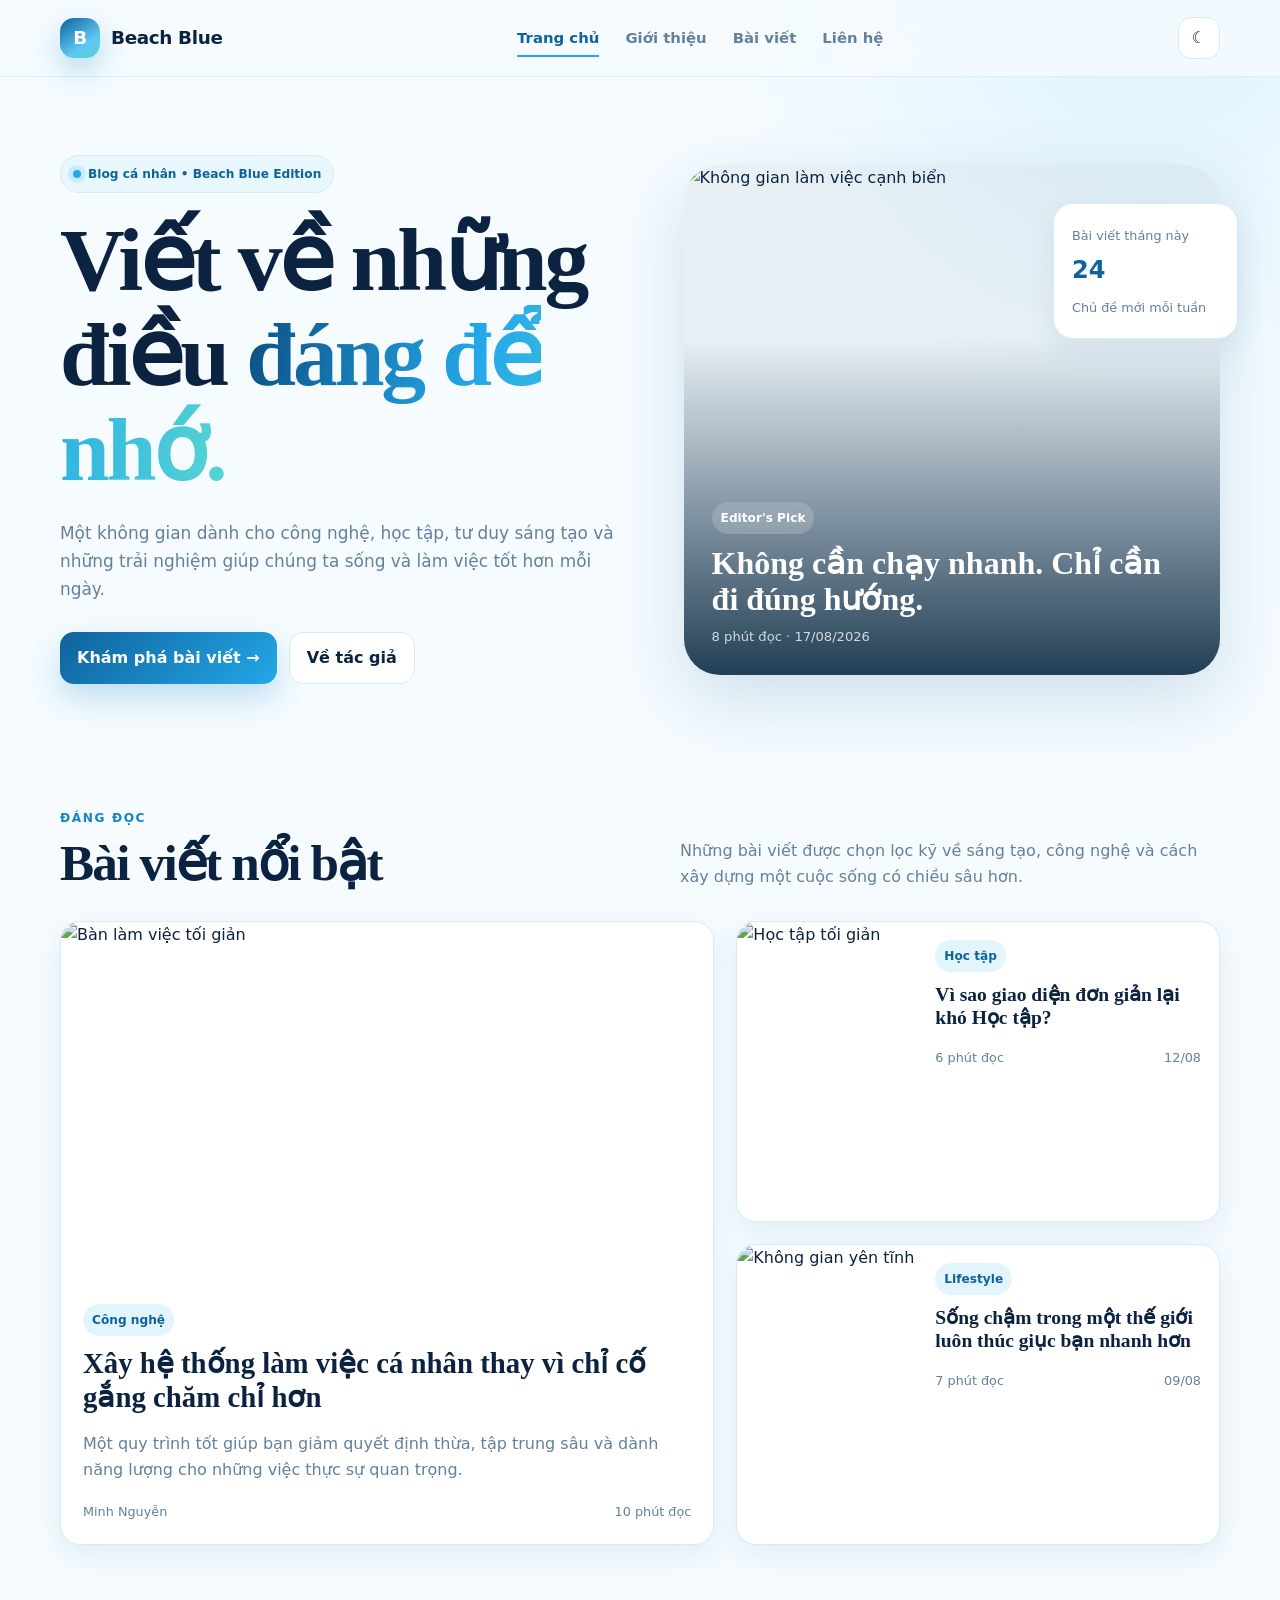
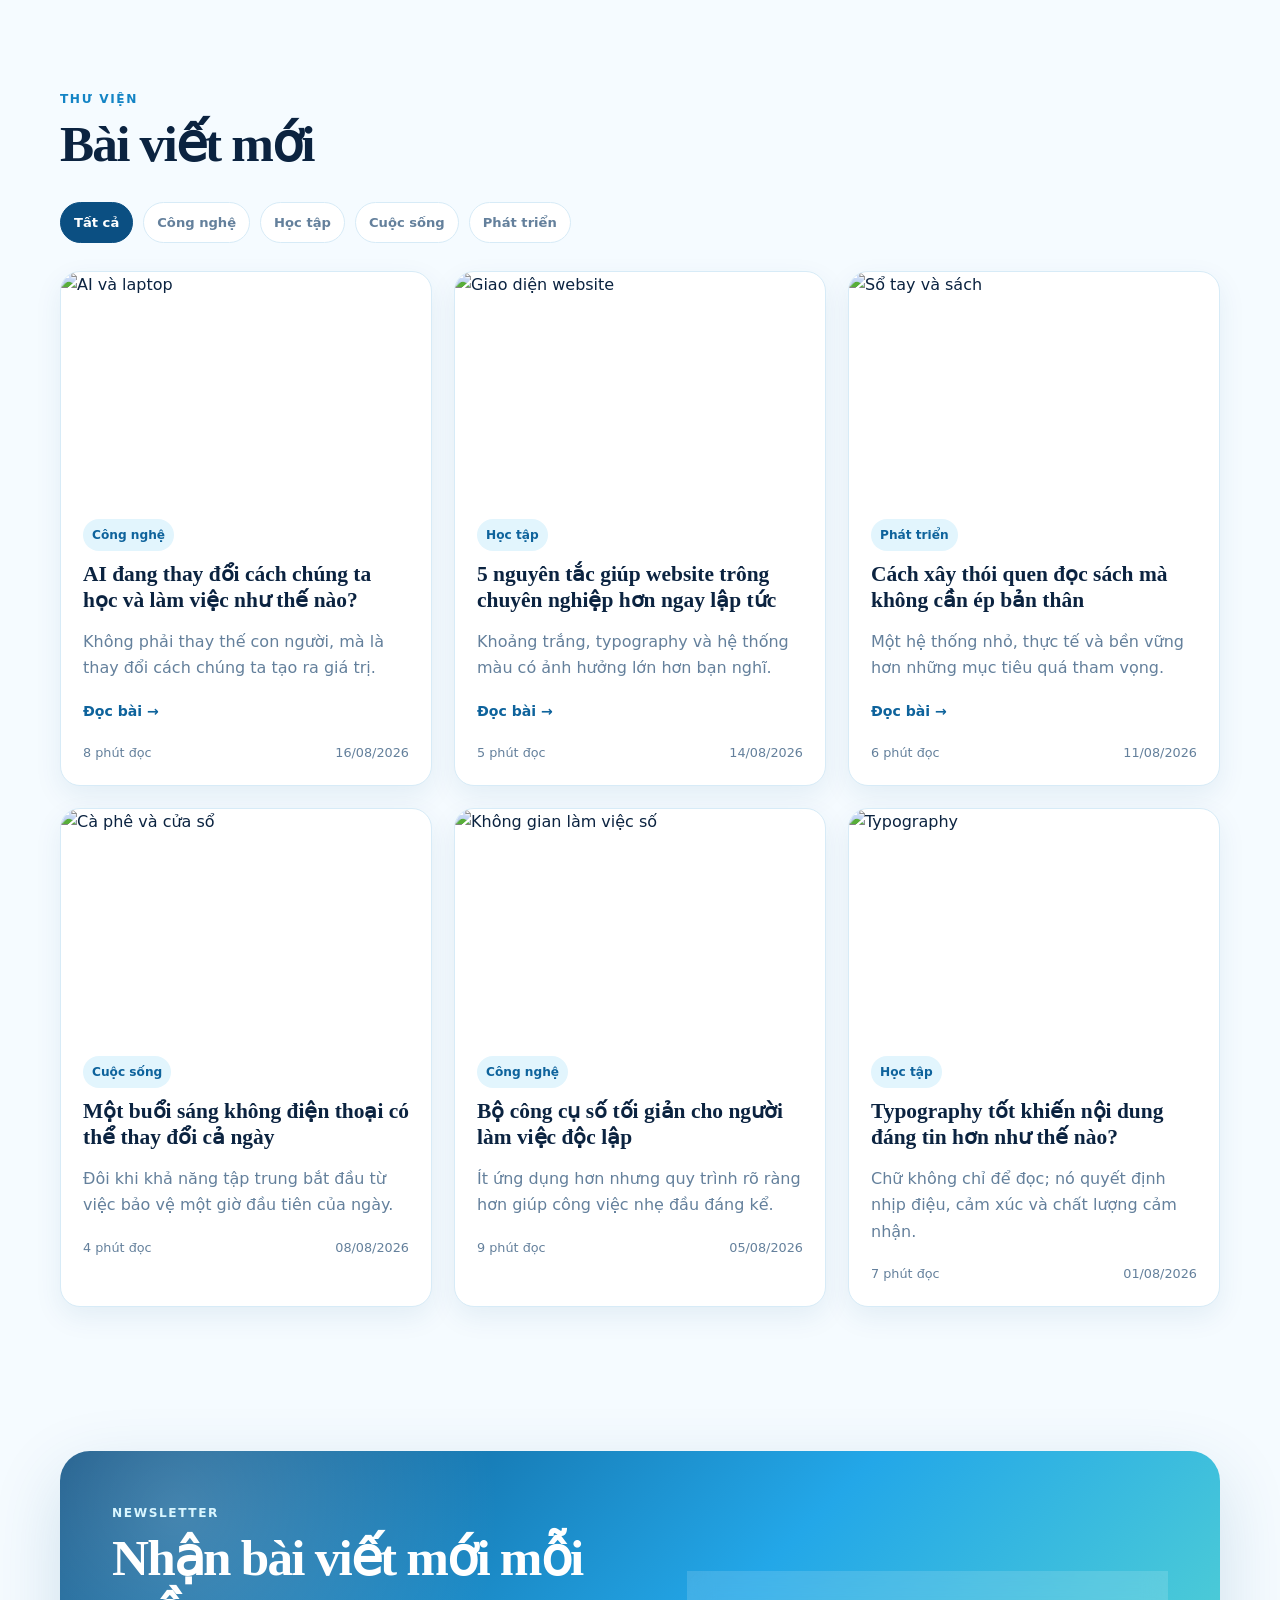
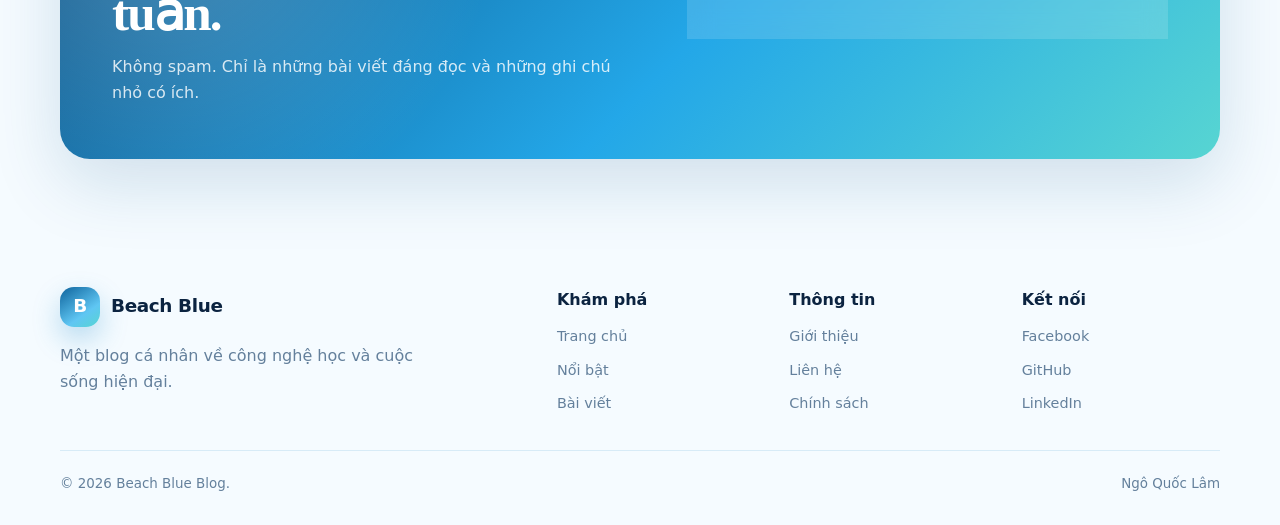
==== commit 8340f6dd: "Update index.html" ====
--- a/index.html
+++ b/index.html
@@ -3,7 +3,7 @@
 <head>
   <meta charset="UTF-8">
   <meta name="viewport" content="width=device-width, initial-scale=1.0">
-  <meta name="description" content="Beach Blue Blog - blog cá nhân hiện đại về công nghệ, thiết kế và cuộc sống.">
+  <meta name="description" content="Beach Blue Blog - blog cá nhân hiện đại về công nghệ, học tập và cuộc sống.">
   <title>Beach Blue Blog — Góc nhìn & cảm hứng</title>
   <link rel="stylesheet" href="assets/css/style.css">
 </head>
@@ -40,7 +40,7 @@
       <div>
         <div class="eyebrow"><span class="dot"></span>Blog cá nhân • Beach Blue Edition</div>
         <h1 class="hero-title">Viết về những điều <span class="gradient-text">đáng để nhớ.</span></h1>
-        <p class="hero-copy">Một không gian dành cho công nghệ, thiết kế, tư duy sáng tạo và những trải nghiệm giúp chúng ta sống và làm việc tốt hơn mỗi ngày.</p>
+        <p class="hero-copy">Một không gian dành cho công nghệ, học tập, tư duy sáng tạo và những trải nghiệm giúp chúng ta sống và làm việc tốt hơn mỗi ngày.</p>
         <div class="hero-actions">
           <a class="btn btn-primary" href="#articles">Khám phá bài viết →</a>
           <a class="btn btn-secondary" href="about.html">Về tác giả</a>
@@ -90,10 +90,10 @@
 
         <div class="feature-stack">
           <article class="card feature-small">
-            <img src="https://picsum.photos/seed/beach-feature-2/500/500" alt="Thiết kế tối giản">
+            <img src="https://picsum.photos/seed/beach-feature-2/500/500" alt="Học tập tối giản">
             <div class="card-body">
-              <span class="chip">Thiết kế</span>
-              <h3>Vì sao giao diện đơn giản lại khó thiết kế?</h3>
+              <span class="chip">Học tập</span>
+              <h3>Vì sao giao diện đơn giản lại khó Học tập?</h3>
               <div class="card-meta"><span>6 phút đọc</span><span>12/08</span></div>
             </div>
           </article>
@@ -123,7 +123,7 @@
       <div class="category-row">
         <button class="category-btn active" data-filter="all">Tất cả</button>
         <button class="category-btn" data-filter="tech">Công nghệ</button>
-        <button class="category-btn" data-filter="design">Thiết kế</button>
+        <button class="category-btn" data-filter="design">Học tập</button>
         <button class="category-btn" data-filter="life">Cuộc sống</button>
         <button class="category-btn" data-filter="growth">Phát triển</button>
       </div>
@@ -143,7 +143,7 @@
         <article class="card post-card" data-category="design">
           <img src="https://picsum.photos/seed/beach-post-2/700/500" alt="Giao diện website">
           <div class="card-body">
-            <span class="chip">Thiết kế</span>
+            <span class="chip">Học tập</span>
             <h3>5 nguyên tắc giúp website trông chuyên nghiệp hơn ngay lập tức</h3>
             <p>Khoảng trắng, typography và hệ thống màu có ảnh hưởng lớn hơn bạn nghĩ.</p>
             <a class="read-more" href="posts/nguyen-tac-thiet-ke-web.html">Đọc bài →</a>
@@ -185,7 +185,7 @@
         <article class="card post-card" data-category="design">
           <img src="https://picsum.photos/seed/beach-post-6/700/500" alt="Typography">
           <div class="card-body">
-            <span class="chip">Thiết kế</span>
+            <span class="chip">Học tập</span>
             <h3>Typography tốt khiến nội dung đáng tin hơn như thế nào?</h3>
             <p>Chữ không chỉ để đọc; nó quyết định nhịp điệu, cảm xúc và chất lượng cảm nhận.</p>
             <div class="card-meta"><span>7 phút đọc</span><span>01/08/2026</span></div>
@@ -221,7 +221,7 @@
     <div class="footer-grid">
       <div>
         <a class="brand" href="index.html"><span class="brand-mark">B</span><span>Beach Blue</span></a>
-        <p class="footer-copy">Một blog cá nhân về công nghệ, sáng tạo, thiết kế và cuộc sống hiện đại.</p>
+        <p class="footer-copy">Một blog cá nhân về công nghệ học  và cuộc sống hiện đại.</p>
       </div>
       <div>
         <div class="footer-title">Khám phá</div>
@@ -250,7 +250,7 @@
     </div>
     <div class="footer-bottom">
       <span>© 2026 Beach Blue Blog.</span>
-      <span>Built for GitHub Pages.</span>
+      <span>Ngô Quốc Lâm</span>
     </div>
   </div>
 </footer>
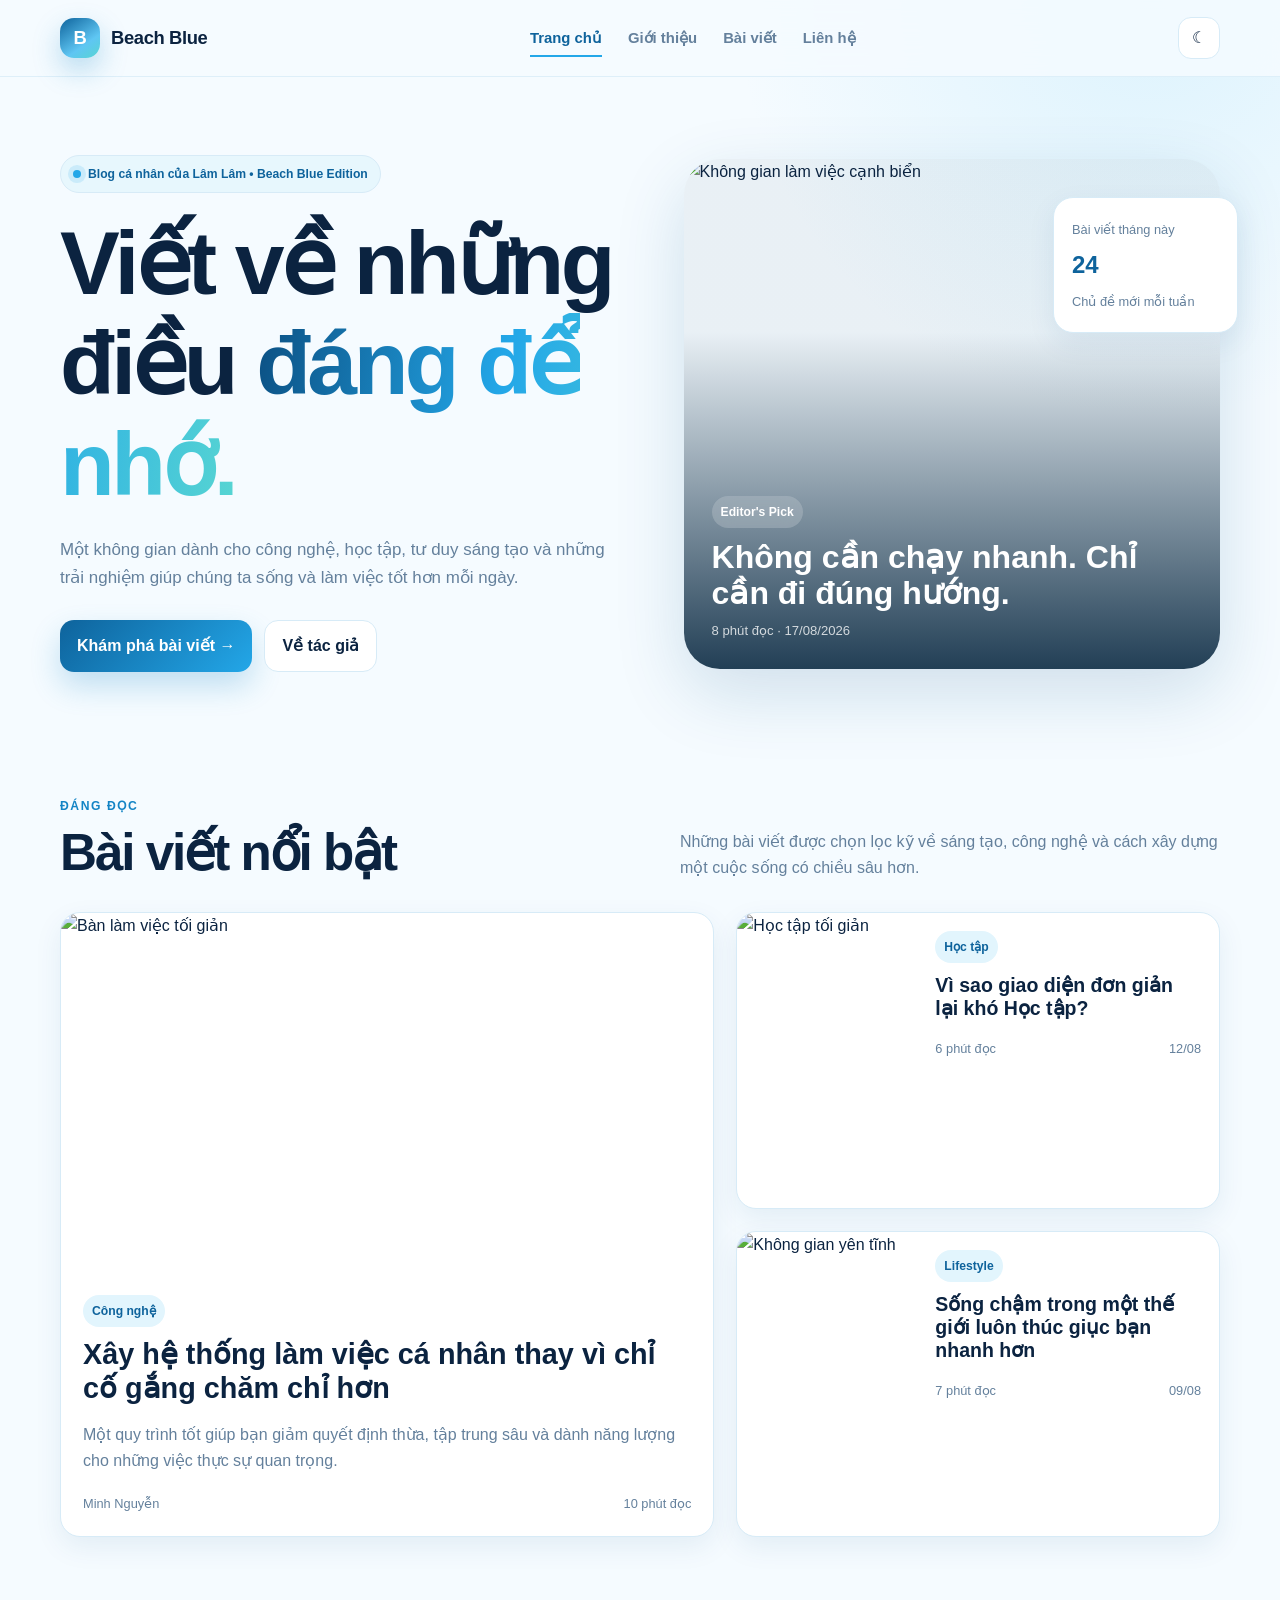
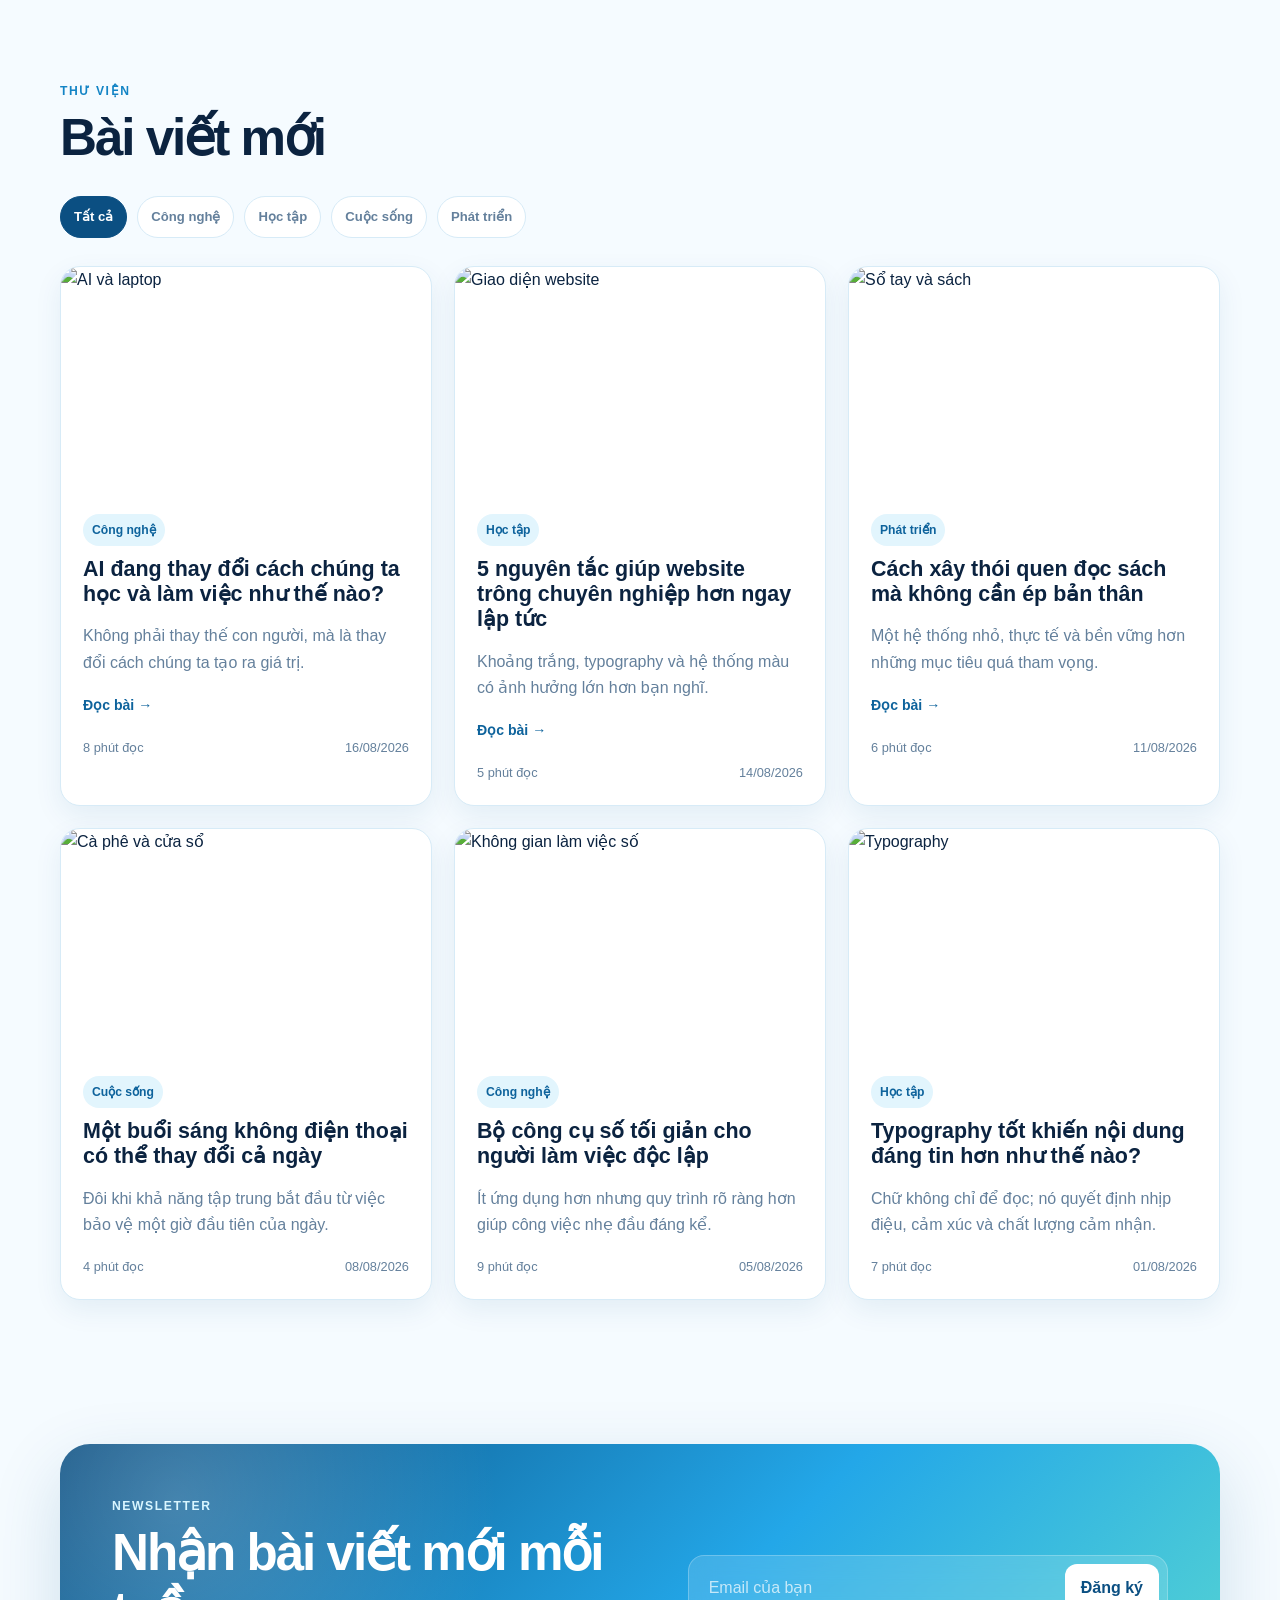
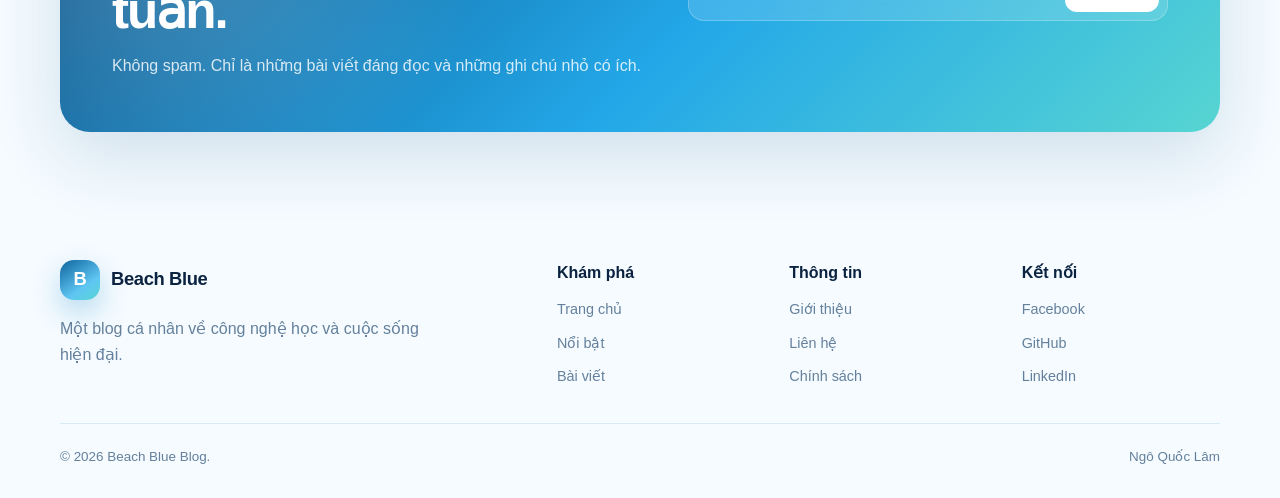
==== commit c5873bc9: "Update index.html" ====
--- a/index.html
+++ b/index.html
@@ -38,7 +38,7 @@
   <section class="hero">
     <div class="container hero-grid">
       <div>
-        <div class="eyebrow"><span class="dot"></span>Blog cá nhân • Beach Blue Edition</div>
+        <div class="eyebrow"><span class="dot"></span>Blog cá nhân của Lâm Lâm • Beach Blue Edition</div>
         <h1 class="hero-title">Viết về những điều <span class="gradient-text">đáng để nhớ.</span></h1>
         <p class="hero-copy">Một không gian dành cho công nghệ, học tập, tư duy sáng tạo và những trải nghiệm giúp chúng ta sống và làm việc tốt hơn mỗi ngày.</p>
         <div class="hero-actions">
--- a/assets/css/style.css
+++ b/assets/css/style.css
@@ -48,7 +48,7 @@
 
 body {
   margin: 0;
-  font-family: Inter, ui-sans-serif, system-ui, -apple-system, BlinkMacSystemFont, "Segoe UI", sans-serif;
+  font-family: "Be Vietnam Pro", sans-serif;
   color: var(--text);
   background:
     radial-gradient(circle at 90% 0%, color-mix(in srgb, var(--ocean-300) 28%, transparent), transparent 26rem),
@@ -281,11 +281,11 @@
 .page-title,
 .hero-title,
 .article-title {
-  font-family: Georgia, "Times New Roman", serif;
-  letter-spacing: -.035em;
-  line-height: 1.06;
-}
-
+  font-family: "Be Vietnam Pro", sans-serif;
+  font-weight: 800;
+  letter-spacing: -0.04em;
+  line-height: 1.12;
+}
 .section h2 {
   margin: 0;
   font-size: clamp(2rem, 4vw, 3.25rem);
@@ -364,7 +364,7 @@
 
 .hero-card-content h3 {
   margin: 12px 0 8px;
-  font-family: Georgia, "Times New Roman", serif;
+  font-family: "Be Vietnam Pro", sans-serif;
   font-size: 2rem;
   line-height: 1.12;
 }
@@ -433,7 +433,7 @@
 
 .card h3 {
   margin: 11px 0 10px;
-  font-family: Georgia, "Times New Roman", serif;
+  font-family: "Be Vietnam Pro", sans-serif;
   line-height: 1.18;
 }
 
@@ -743,7 +743,7 @@
 .article-content h2,
 .article-content h3 {
   margin-top: 2.2em;
-  font-family: Georgia, "Times New Roman", serif;
+  font-family: "Be Vietnam Pro", sans-serif;
   line-height: 1.2;
 }
 
